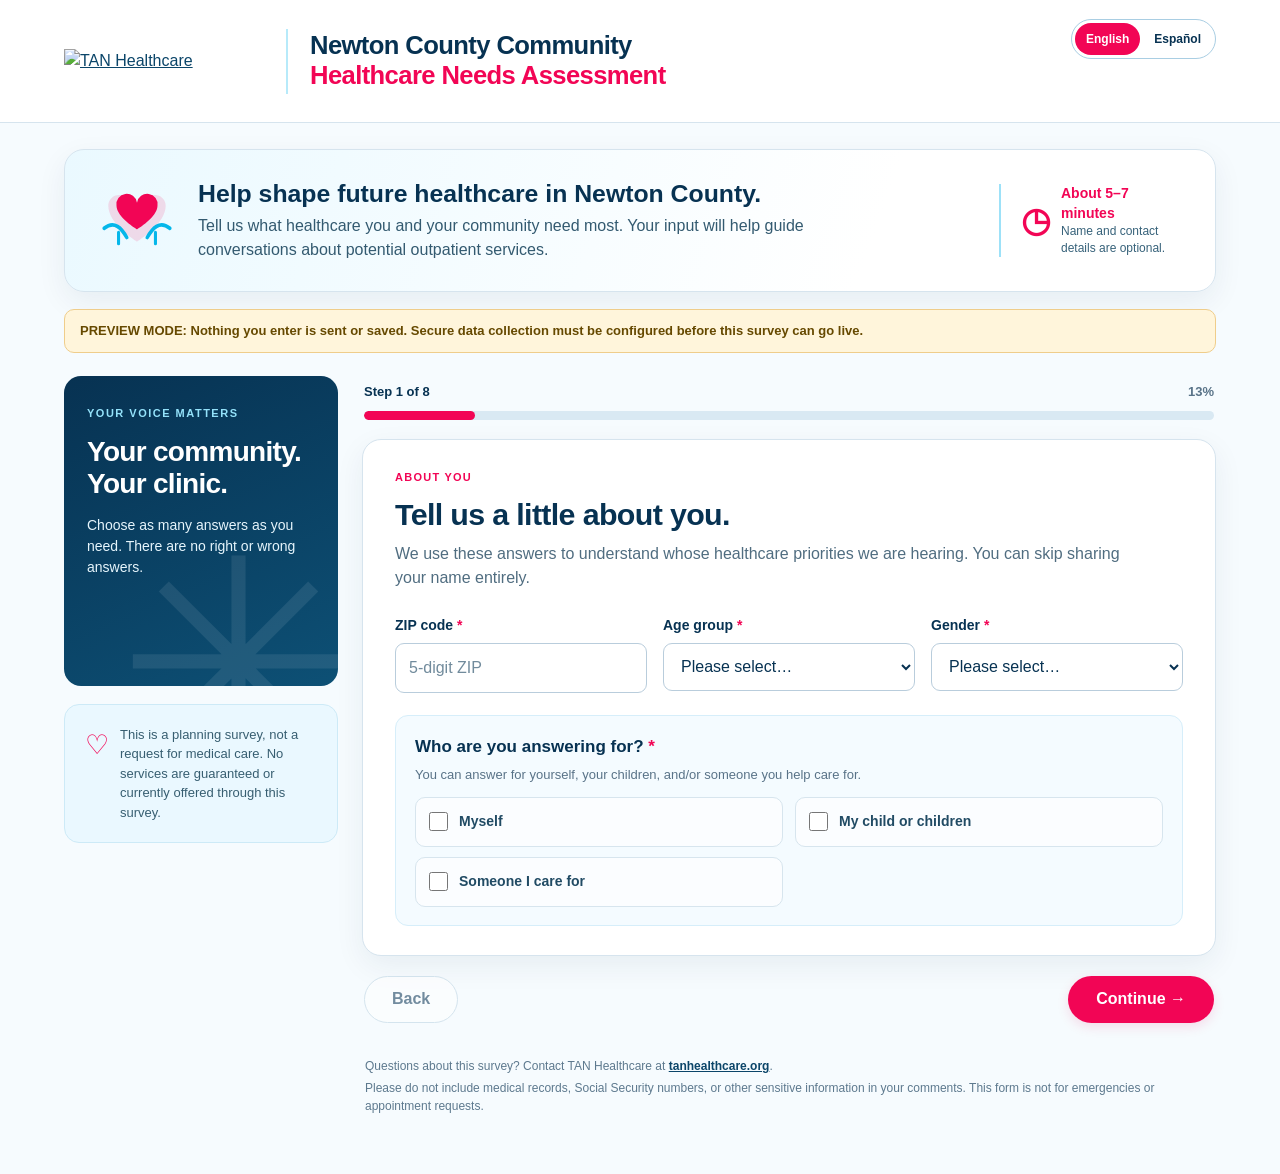
==== index.html @ c3888e9b "Add files via upload" ====
<!doctype html>
<html lang="en">
<head>
  <meta charset="utf-8">
  <meta name="viewport" content="width=device-width, initial-scale=1">
  <meta name="theme-color" content="#073252">
  <meta name="description" content="Help shape future outpatient healthcare in Newton County. Share your community's healthcare priorities with TAN Healthcare.">
  <title>Newton County Community Healthcare Needs Assessment | TAN Healthcare</title>
  <link rel="icon" href="assets/tan-logo.jpg" type="image/jpeg">
  <link rel="stylesheet" href="styles.css">
  <script defer src="config.js"></script>
  <script defer src="app.js"></script>
</head>
<body>
  <a class="skip-link" href="#survey-main">Skip to survey</a>
  <header class="site-header">
    <div class="header-inner">
      <a href="./" class="brand" aria-label="TAN Healthcare survey home"><img src="assets/tan-logo.jpg" alt="TAN Healthcare" /></a>
      <div class="header-divider" aria-hidden="true"></div>
      <div class="brand-title"><span>Newton County Community</span><strong>Healthcare Needs Assessment</strong></div>
      <div class="language-switch" role="group" aria-label="Choose survey language">
        <button id="lang-en" type="button" class="lang active" aria-pressed="true">English</button>
        <button id="lang-es" type="button" class="lang" aria-pressed="false">Español</button>
      </div>
    </div>
  </header>
  <main id="survey-main" class="shell">
    <section class="hero" aria-labelledby="hero-title">
      <div class="hero-icon" aria-hidden="true"><svg viewBox="0 0 80 80" fill="none"><path d="M40 64S12 47 12 29c0-9 12-16 22-4l6 6 6-6c10-12 22-5 22 4 0 18-28 35-28 35Z" fill="#f20555" opacity=".13"/><path d="M40 52S20 40 20 29a10 10 0 0 1 20-3 10 10 0 0 1 20 3C60 40 40 52 40 52Z" fill="#f20555"/><path d="M8 51c10-8 17 0 22 9M72 51c-10-8-17 0-22 9" stroke="#05b7ea" stroke-width="3.5" stroke-linecap="round"/><path d="M22 55v11m36-11v11" stroke="#05b7ea" stroke-width="3" stroke-linecap="round"/></svg></div>
      <div class="hero-copy"><h1 id="hero-title">Help shape future healthcare in Newton County.</h1><p id="hero-desc">Tell us what healthcare you and your community need most. Your input will help guide conversations about potential outpatient services.</p></div>
      <div class="time-estimate"><span class="clock" aria-hidden="true">◷</span><div><strong id="duration-label">About 5–7 minutes</strong><span id="duration-desc">Anonymous unless you choose to share contact information.</span></div></div>
    </section>
    <div id="mode-banner" class="mode-banner" role="status" hidden></div>
    <section class="survey-layout" aria-label="Healthcare needs survey">
      <aside class="survey-sidebar" aria-label="Survey progress">
        <div class="sidebar-card"><div class="sidebar-eyebrow" id="step-title-small">YOUR VOICE MATTERS</div><h2 id="sidebar-title">Your community. Your clinic.</h2><p id="sidebar-copy">Choose as many answers as you need. There are no right or wrong answers.</p><div class="sidebar-decoration" aria-hidden="true">✳</div></div>
        <div class="sidebar-note"><span aria-hidden="true">♡</span><p id="sidebar-note">This is a planning survey, not a request for medical care. No services are guaranteed or currently offered through this survey.</p></div>
      </aside>
      <div class="form-container">
        <div class="progress-area"><div class="progress-heading"><strong id="step-indicator">Step 1 of 7</strong><span id="progress-percent">14%</span></div><div class="progress-track" role="progressbar" aria-label="Survey progress" aria-valuemin="0" aria-valuemax="100" aria-valuenow="14"><div id="progress-fill"></div></div></div>
        <form id="survey-form" novalidate>
          <section id="step-content" aria-live="polite" aria-atomic="true"></section>
          <div id="validation-alert" class="validation-alert" role="alert" hidden></div>
          <div class="form-actions"><button class="button secondary" type="button" id="back-btn">Back</button><button class="button primary" type="button" id="next-btn">Continue <span aria-hidden="true">→</span></button></div>
        </form>
        <footer class="site-footer"><p id="footer-help">Questions about this survey? Contact TAN Healthcare at <a href="https://www.tanhealthcare.org/" target="_blank" rel="noopener noreferrer">tanhealthcare.org</a>.</p><p id="footer-privacy">Please do not enter medical records, Social Security numbers, or other sensitive personal information.</p></footer>
      </div>
    </section>
  </main>
  <div id="success-screen" class="success-screen" hidden><div class="success-panel"><div class="success-symbol" aria-hidden="true">✓</div><h1 id="success-title">Thank you for sharing your voice!</h1><p id="success-copy">Your responses can help guide conversations about Newton County's future healthcare needs.</p><button id="restart-btn" class="button primary" type="button">Start another response</button></div></div>
</body>
</html>
---- styles.css ----
:root{--navy:#073252;--navy-2:#0b4569;--cyan:#06b7eb;--sky:#eaf8ff;--sky-deep:#c9edfa;--pink:#f20555;--pink-hover:#cc0347;--text:#123a56;--muted:#597388;--line:#d6e4ee;--card:#fff;--bg:#f6fbfe;--shadow:0 10px 30px rgba(5,49,82,.065);color-scheme:light}
*{box-sizing:border-box}html{scroll-behavior:smooth}body{margin:0;background:var(--bg);font-family:Inter,ui-sans-serif,-apple-system,BlinkMacSystemFont,"Segoe UI",sans-serif;color:var(--text);font-size:16px;line-height:1.5}button,input,select,textarea{font:inherit}button{cursor:pointer}button:disabled{cursor:not-allowed;opacity:.55}a{color:var(--navy-2)}:focus-visible{outline:3px solid var(--cyan);outline-offset:3px}.skip-link{position:absolute;left:-999px;top:4px;padding:10px;background:white;z-index:20}.skip-link:focus{left:10px}.site-header{background:white;border-bottom:1px solid var(--line)}.header-inner{max-width:1200px;margin:auto;min-height:122px;display:flex;align-items:center;gap:22px;padding:19px 24px}.brand{display:flex;align-items:center;flex-shrink:0}.brand img{width:200px;height:auto;display:block}.header-divider{height:65px;width:2px;background:#b7eafa}.brand-title{line-height:1.17;flex:1;letter-spacing:-.6px}.brand-title span,.brand-title strong{display:block;font-weight:800;font-size:clamp(1.1rem,2vw,1.7rem)}.brand-title span{color:var(--navy)}.brand-title strong{color:var(--pink)}.language-switch{display:flex;gap:3px;align-self:flex-start;border:1px solid #a9cee3;border-radius:30px;padding:3px;background:white;white-space:nowrap}.lang{background:transparent;color:var(--navy);padding:7px 11px;border:0;border-radius:28px;font-size:12px;font-weight:800}.lang.active{background:var(--pink);color:white}.shell{max-width:1200px;margin:auto;padding:26px 24px 45px}.hero{display:flex;align-items:center;gap:20px;background:linear-gradient(110deg,#eaf9ff,#fff 70%);border:1px solid var(--line);border-radius:20px;padding:26px 31px;box-shadow:var(--shadow)}.hero-icon{width:82px;flex-shrink:0}.hero-icon svg{width:100%}.hero-copy{flex:1}.hero h1{font-size:clamp(1.18rem,2.1vw,1.55rem);margin:0 0 6px;color:var(--navy);line-height:1.2}.hero p{margin:0;color:#335a70;max-width:650px}.time-estimate{display:flex;align-items:center;gap:10px;border-left:2px solid #9de1f8;padding-left:20px;max-width:185px;font-size:12px;line-height:1.4}.time-estimate .clock{font-size:34px;color:var(--pink);font-weight:700}.time-estimate strong{display:block;color:var(--pink);font-size:14px}.time-estimate span{display:block;color:#37627a}.mode-banner{background:#fff5db;border:1px solid #efcd8b;color:#664900;padding:11px 15px;margin-top:17px;border-radius:10px;font-weight:650;font-size:13px}.survey-layout{display:grid;grid-template-columns:274px minmax(0,1fr);gap:24px;margin-top:23px}.survey-sidebar{display:flex;flex-direction:column;gap:18px}.sidebar-card{position:relative;min-height:310px;background:linear-gradient(156deg,var(--navy),#0d5075);border-radius:17px;color:white;padding:29px 23px;overflow:hidden}.sidebar-eyebrow{font-size:11px;letter-spacing:1.5px;font-weight:800;color:#94e2fa}.sidebar-card h2{font-size:28px;line-height:1.14;margin:15px 0 15px;letter-spacing:-.7px}.sidebar-card p{color:#e6f5fc;font-size:14px;position:relative;z-index:1}.sidebar-decoration{position:absolute;bottom:-125px;right:-22px;font-size:290px;line-height:1;color:#ffffff16}.sidebar-note{padding:20px;display:flex;gap:11px;background:#eaf8ff;border:1px solid #cdeaf7;border-radius:15px;color:#375e71}.sidebar-note span{color:var(--pink);font-size:27px}.sidebar-note p{margin:0;font-size:13px}.form-container{min-width:0}.progress-area{padding:6px 2px 19px}.progress-heading{display:flex;justify-content:space-between;font-size:13px;color:var(--navy);margin-bottom:10px}.progress-heading strong{font-weight:800}.progress-heading span{font-weight:700;color:var(--muted)}.progress-track{height:9px;border-radius:10px;background:#d9e9f3;overflow:hidden}.progress-track>div{height:100%;width:14%;border-radius:10px;background:var(--pink);transition:width .2s ease}#step-content{background:var(--card);border:1px solid var(--line);border-radius:19px;padding:29px 32px;box-shadow:var(--shadow);min-height:390px}.step-eyebrow{text-transform:uppercase;letter-spacing:1.25px;font-size:11px;font-weight:850;color:var(--pink);margin:0 0 10px}.step-heading{font-size:clamp(1.42rem,2.5vw,1.9rem);color:var(--navy);margin:0 0 10px;line-height:1.2;letter-spacing:-.65px}.step-description{margin:0 0 25px;color:#506d80;max-width:760px}.field-row{display:grid;grid-template-columns:repeat(3,minmax(0,1fr));gap:16px}.field{display:flex;flex-direction:column;gap:7px}.field>label,.field>span.label{font-weight:750;font-size:14px;color:var(--navy)}.required{color:var(--pink)}input[type="text"],input[type="tel"],input[type="email"],select,textarea{width:100%;border:1px solid #b9cddc;background:white;color:var(--navy);border-radius:9px;padding:12px 13px;min-height:48px;outline-offset:2px}textarea{min-height:125px;resize:vertical}textarea::placeholder,input::placeholder{color:#718b9c}.group-label{font-weight:800;color:var(--navy);font-size:17px;margin:28px 0 6px}.group-hint{font-size:13px;color:var(--muted);margin:0 0 12px}.choices{display:grid;grid-template-columns:repeat(2,minmax(0,1fr));gap:10px 12px}.choice{display:flex;align-items:center;gap:11px;min-height:50px;padding:11px 13px;border:1px solid #d7e5ee;border-radius:10px;background:#fbfdff;transition:background .1s,border-color .1s}.choice:has(input:checked){background:#fff0f6;border-color:#f5a6c1}.choice input{width:19px;height:19px;accent-color:var(--pink);flex-shrink:0;margin:0}.choice span{font-size:14px;font-weight:600;color:#214b64}.choice:has(input:disabled){opacity:.55}.choice:focus-within{outline:2px solid var(--cyan);outline-offset:2px}.choice small{font-size:12px}.question-card{background:#f4fbff;border:1px solid #d6eefa;border-radius:13px;padding:18px 19px;margin-top:22px}.question-card .group-label{margin-top:0}.question-card .choices{margin-top:12px}.subheading{font-size:13px;font-weight:850;letter-spacing:.35px;color:#3c6f89;margin:20px 0 10px;text-transform:uppercase}.small-info{background:#effaff;border-left:3px solid var(--cyan);padding:12px 15px;color:#385e73;font-size:13px;border-radius:8px;margin:17px 0}.inline-field{margin-top:14px}.inline-field label{display:block;color:var(--navy);font-weight:700;font-size:14px;margin-bottom:7px}.form-actions{display:flex;align-items:center;justify-content:space-between;gap:15px;padding:20px 2px}.button{min-height:47px;border-radius:30px;padding:10px 27px;font-weight:800;border:1px solid transparent}.button.primary{background:var(--pink);color:#fff;box-shadow:0 4px 12px #f2055520}.button.primary:hover:not(:disabled){background:var(--pink-hover)}.button.secondary{background:white;border-color:#b9d2e1;color:var(--navy)}.button.secondary:hover{background:#e8f8ff}.validation-alert{background:#fff0f2;border:1px solid #ed91ae;color:#9e1945;border-radius:10px;padding:12px 15px;margin-top:16px;font-size:14px;font-weight:650}.site-footer{font-size:12px;color:#5d798e;padding:10px 3px}.site-footer p{margin:4px 0}.site-footer a{font-weight:700}.optional-tag{color:#597789;font-size:12px;font-weight:550}.counter{text-align:right;color:var(--muted);font-size:12px}.review-card{border:1px solid var(--line);background:#fafdff;border-radius:12px;margin:13px 0;padding:15px}.review-card h3{font-size:14px;margin:0 0 6px;color:var(--navy)}.review-card p{margin:0;color:#45697f;font-size:14px}.callout-warning{background:#fff6e8;border-left:4px solid #eca748;color:#634316;padding:15px;border-radius:9px;font-size:13px;margin:18px 0}.consent{display:flex;align-items:flex-start;gap:11px;padding:14px;border:1px solid #cce3ee;border-radius:10px;background:#f5fbff;margin-top:18px}.consent input{accent-color:var(--pink);height:19px;width:19px;margin-top:2px;flex-shrink:0}.consent span{font-size:14px;color:#29566c}.success-screen{min-height:55vh;display:grid;place-items:center;padding:30px}.success-panel{background:white;border:1px solid var(--line);border-radius:20px;text-align:center;max-width:600px;padding:60px 45px;box-shadow:var(--shadow)}.success-symbol{display:grid;place-items:center;width:65px;height:65px;background:#d9fff4;border-radius:50%;color:#168668;font-size:38px;font-weight:900;margin:0 auto 24px}.success-panel h1{color:var(--navy);font-size:28px}.success-panel p{color:#587489}.success-panel button{margin-top:18px}.top-three-counter{margin-top:8px;color:#647f90;font-size:13px;font-weight:700}.contact-fields{margin-top:19px}.contact-fields .field-row{grid-template-columns:repeat(3,minmax(0,1fr))}[hidden]{display:none!important}
@media(max-width:970px){.header-inner{flex-wrap:wrap}.brand-title{min-width:210px}.language-switch{margin-left:auto}.survey-layout{grid-template-columns:1fr}.survey-sidebar{display:none}.hero{padding:24px}.field-row{grid-template-columns:repeat(2,1fr)}}
@media(max-width:650px){.header-inner{padding:13px 16px;min-height:0;gap:12px}.brand img{width:125px}.header-divider{height:38px}.brand-title{order:3;width:100%;min-width:0}.brand-title span,.brand-title strong{font-size:1.25rem}.language-switch{margin-left:auto}.lang{font-size:11px;padding:6px 9px}.shell{padding:15px 12px 25px}.hero{gap:13px;padding:18px 16px;flex-wrap:wrap}.hero-icon{width:52px}.hero-copy{flex:1;min-width:215px}.hero h1{font-size:1.12rem}.hero p{font-size:13px}.time-estimate{border-left:0;border-top:1px solid #b4e5f8;padding:11px 0 0;max-width:none;width:100%;gap:10px}.time-estimate .clock{font-size:23px}.time-estimate strong{display:inline;margin-right:5px}.time-estimate span{display:inline}.survey-layout{margin-top:13px}.progress-area{padding:8px 7px 15px}#step-content{padding:22px 17px;min-height:310px}.field-row,.contact-fields .field-row,.choices{grid-template-columns:1fr}.step-heading{font-size:1.52rem}.choice{min-height:51px}.question-card{padding:15px}.form-actions{position:sticky;bottom:0;background:linear-gradient(#f6fbfeec,#f6fbfe);padding:12px 0 15px;z-index:4}.button{padding:11px 20px}.success-panel{padding:40px 23px}}
@media(prefers-reduced-motion:reduce){html{scroll-behavior:auto}*{transition:none!important}}

@media(max-width:650px){.header-inner{display:grid;grid-template-columns:minmax(0,1fr) auto;align-items:center;gap:8px 10px}.brand{grid-column:1;grid-row:1}.header-divider{display:none}.brand-title{grid-column:1/-1;grid-row:2;order:initial;min-width:0;width:auto}.language-switch{grid-column:2;grid-row:1;align-self:center}.form-actions{position:static;background:transparent;z-index:auto}}
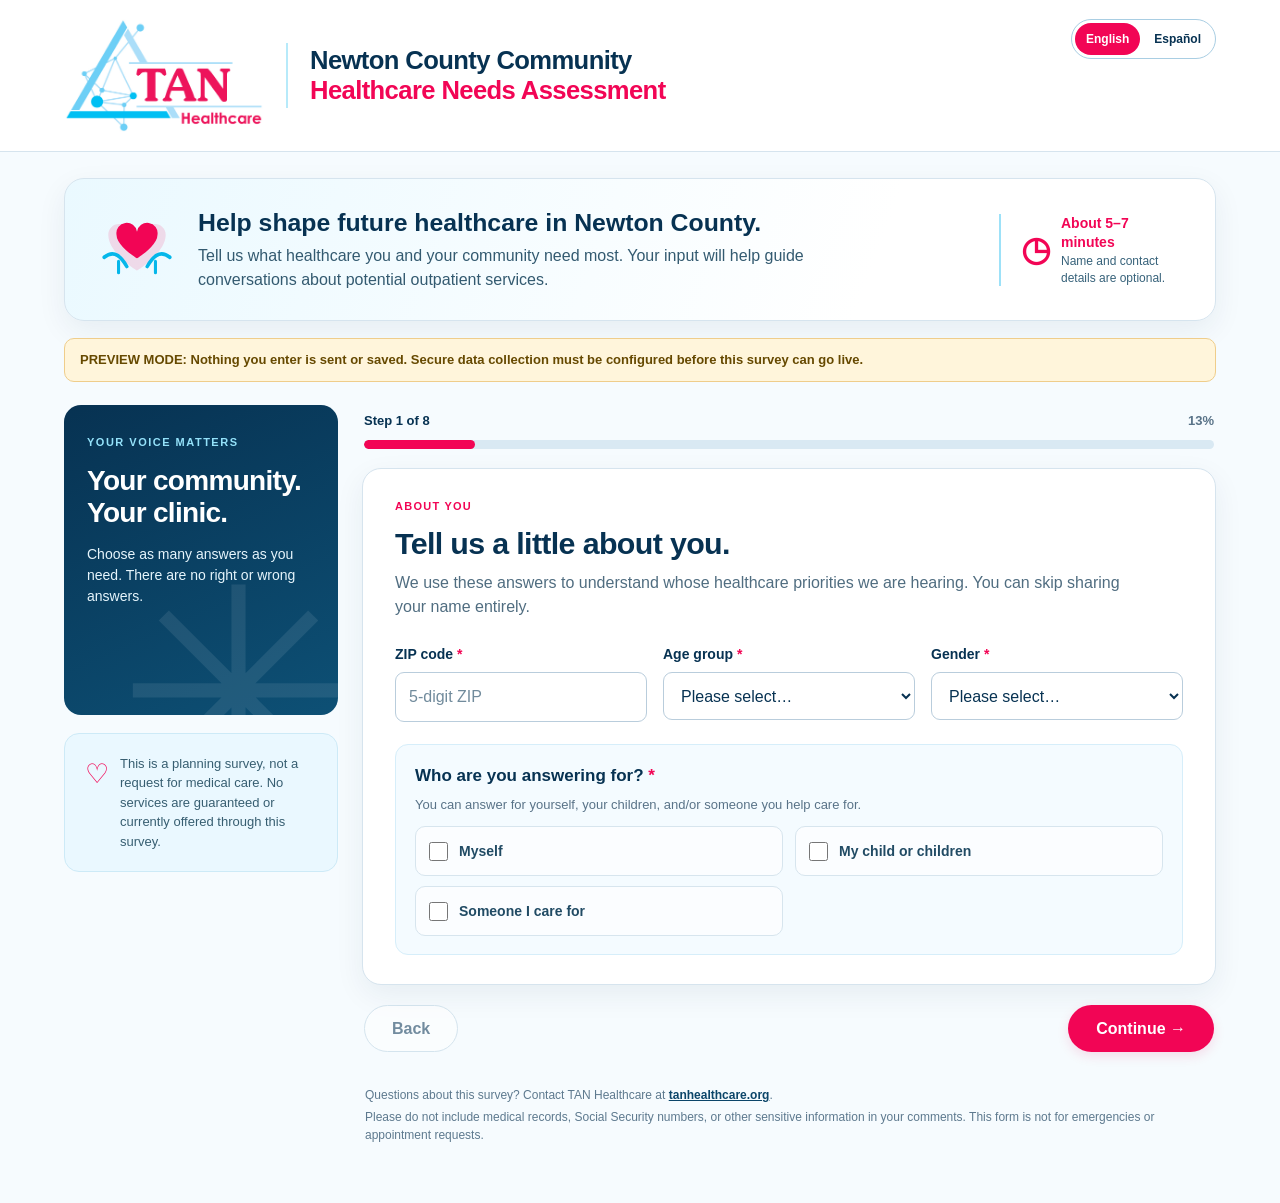
==== commit c27e59fa: "Update index.html" ====
--- a/index.html
+++ b/index.html
@@ -6,7 +6,7 @@
   <meta name="theme-color" content="#073252">
   <meta name="description" content="Help shape future outpatient healthcare in Newton County. Share your community's healthcare priorities with TAN Healthcare.">
   <title>Newton County Community Healthcare Needs Assessment | TAN Healthcare</title>
-  <link rel="icon" href="assets/tan-logo.jpg" type="image/jpeg">
+  <link rel="icon" href="tan-logo.jpg" type="image/jpeg">
   <link rel="stylesheet" href="styles.css">
   <script defer src="config.js"></script>
   <script defer src="app.js"></script>
@@ -15,7 +15,7 @@
   <a class="skip-link" href="#survey-main">Skip to survey</a>
   <header class="site-header">
     <div class="header-inner">
-      <a href="./" class="brand" aria-label="TAN Healthcare survey home"><img src="assets/tan-logo.jpg" alt="TAN Healthcare" /></a>
+      <a href="./" class="brand" aria-label="TAN Healthcare survey home"><img src="tan-logo.jpg" alt="TAN Healthcare" /></a>
       <div class="header-divider" aria-hidden="true"></div>
       <div class="brand-title"><span>Newton County Community</span><strong>Healthcare Needs Assessment</strong></div>
       <div class="language-switch" role="group" aria-label="Choose survey language">
